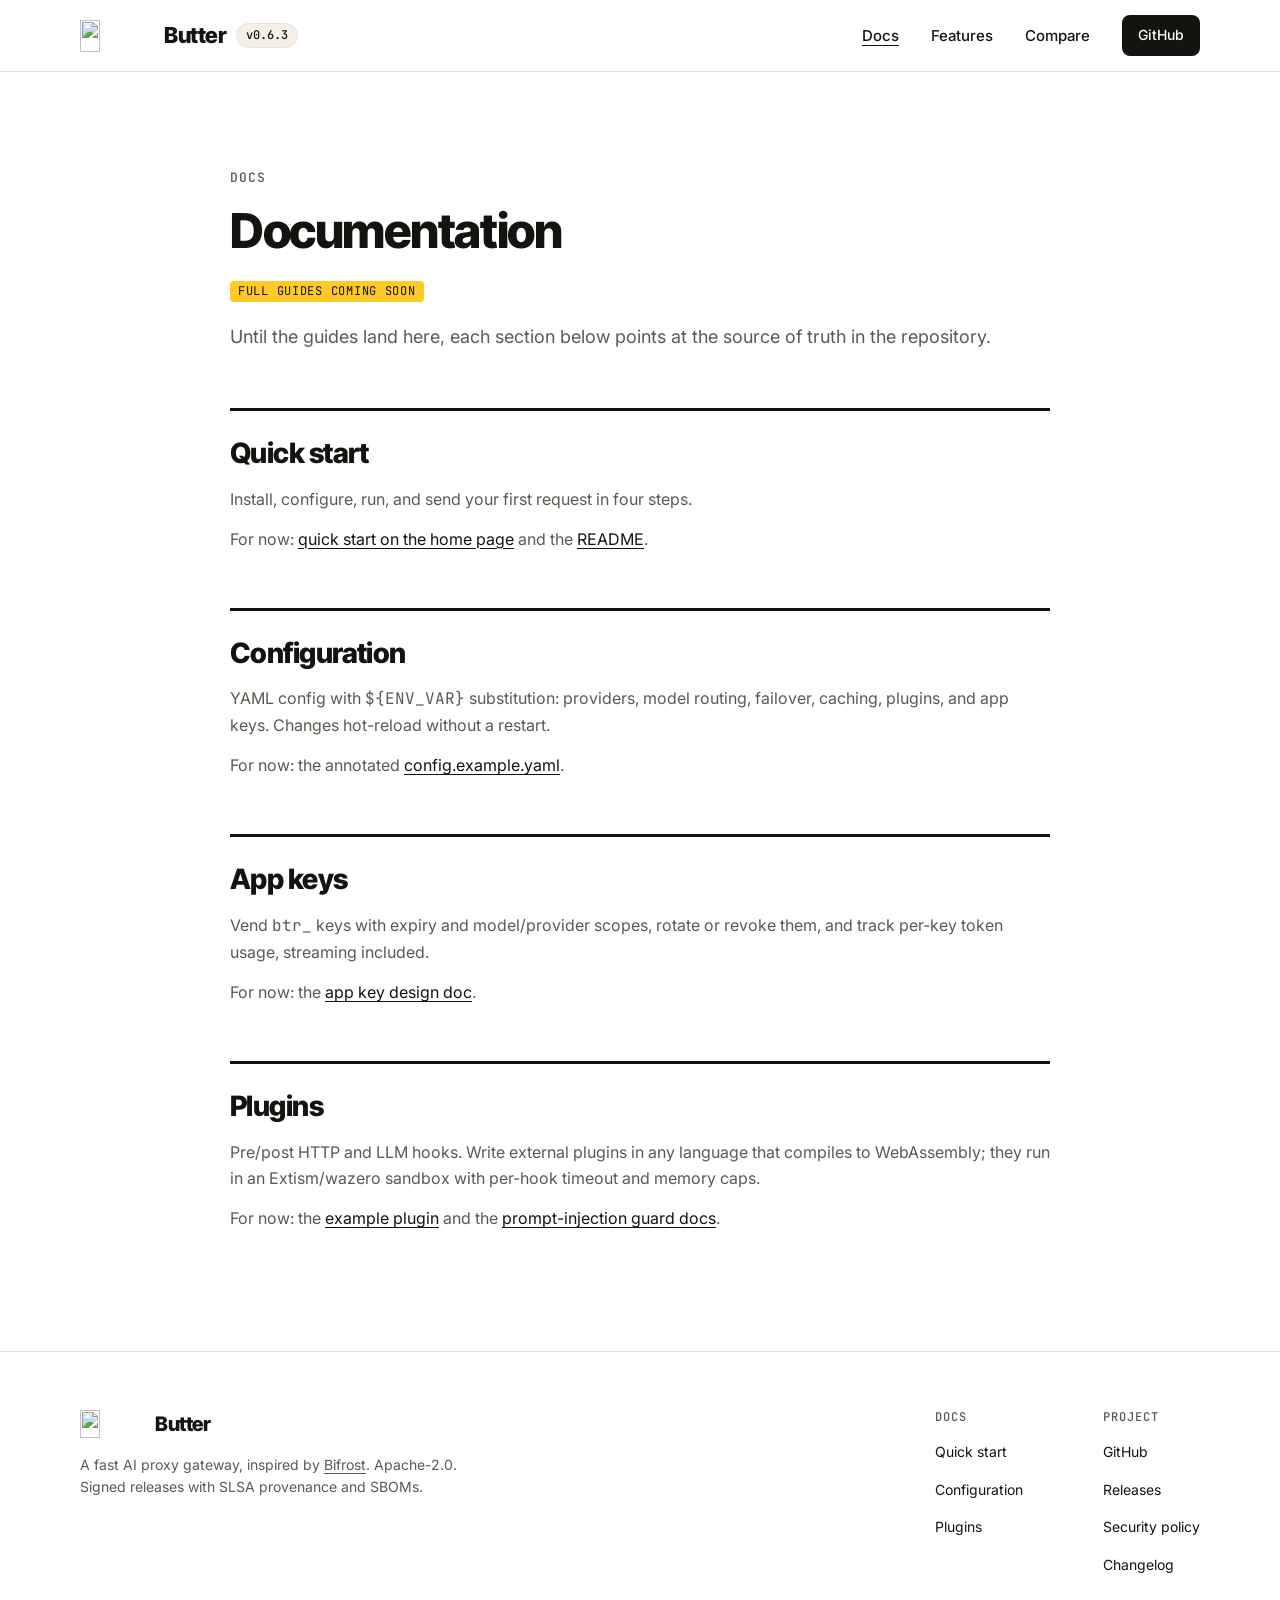
==== web/docs.html @ de4da2e1 "docs(web): refresh landing page and add docs/compare stubs - Rework index.html/style.css into the si" ====
<!DOCTYPE html>
<html lang="en">
<head>
  <meta charset="UTF-8">
  <meta name="viewport" content="width=device-width, initial-scale=1.0">
  <title>Docs — Butter</title>
  <meta name="description" content="Butter documentation: quick start, configuration, application keys, and WASM plugins.">
  <meta property="og:title" content="Docs — Butter">
  <meta property="og:url" content="https://butterproxy.org/docs.html">
  <meta property="og:image" content="https://butterproxy.org/og.png">
  <meta name="twitter:card" content="summary_large_image">
  <link rel="icon" href="logo.jpg" type="image/jpeg">
  <link rel="preconnect" href="https://fonts.googleapis.com">
  <link rel="preconnect" href="https://fonts.gstatic.com" crossorigin>
  <link rel="stylesheet" href="https://fonts.googleapis.com/css2?family=Inter+Tight:wght@700;800&family=Inter:wght@400;500;600&family=JetBrains+Mono:wght@400;500;600;700&display=swap">
  <link rel="stylesheet" href="style.css">
</head>
<body>

  <nav class="nav">
    <div class="wrap nav-inner">
      <a href="./" class="brand">
        <img src="logo_no_text.png" alt="" width="74" height="32">
        Butter
        <span class="version-pill">v0.6.3</span>
      </a>
      <button class="nav-toggle" aria-label="Toggle navigation" aria-expanded="false">
        <span></span><span></span><span></span>
      </button>
      <ul class="nav-links">
        <li><a href="docs.html" aria-current="page">Docs</a></li>
        <li><a href="./#features">Features</a></li>
        <li><a href="compare.html">Compare</a></li>
        <li><a href="https://github.com/temikus/butter" class="btn btn-ink" target="_blank" rel="noopener">GitHub</a></li>
      </ul>
    </div>
  </nav>

  <main class="wrap page">
    <span class="eyebrow">Docs</span>
    <h1 class="h2">Documentation</h1>
    <span class="soon">Full guides coming soon</span>
    <p>Until the guides land here, each section below points at the source of truth in the repository.</p>

    <section class="page-section" id="quick-start">
      <h2>Quick start</h2>
      <p>Install, configure, run, and send your first request in four steps.</p>
      <p>For now: <a class="link-underline" href="./#quickstart">quick start on the home page</a> and the <a class="link-underline" href="https://github.com/temikus/butter#quick-start">README</a>.</p>
    </section>

    <section class="page-section" id="configuration">
      <h2>Configuration</h2>
      <p>YAML config with <code>${ENV_VAR}</code> substitution: providers, model routing, failover, caching, plugins, and app keys. Changes hot-reload without a restart.</p>
      <p>For now: the annotated <a class="link-underline" href="https://github.com/temikus/butter/blob/main/config.example.yaml">config.example.yaml</a>.</p>
    </section>

    <section class="page-section" id="app-keys">
      <h2>App keys</h2>
      <p>Vend <code>btr_</code> keys with expiry and model/provider scopes, rotate or revoke them, and track per-key token usage, streaming included.</p>
      <p>For now: the <a class="link-underline" href="https://github.com/temikus/butter/blob/main/design/feature-app-key.md">app key design doc</a>.</p>
    </section>

    <section class="page-section" id="plugins">
      <h2>Plugins</h2>
      <p>Pre/post HTTP and LLM hooks. Write external plugins in any language that compiles to WebAssembly; they run in an Extism/wazero sandbox with per-hook timeout and memory caps.</p>
      <p>For now: the <a class="link-underline" href="https://github.com/temikus/butter/tree/main/plugins/example-wasm">example plugin</a> and the <a class="link-underline" href="https://github.com/temikus/butter/blob/main/docs/prompt-injection-guard.md">prompt-injection guard docs</a>.</p>
    </section>
  </main>

  <footer class="footer">
    <div class="wrap footer-inner">
      <div class="footer-brand">
        <a href="./" class="brand"><img src="logo_no_text.png" alt="" width="65" height="28">Butter</a>
        <p>A fast AI proxy gateway, inspired by <a href="https://github.com/maximhq/bifrost" class="link-underline">Bifrost</a>. Apache-2.0. Signed releases with SLSA provenance and SBOMs.</p>
      </div>
      <div class="footer-cols">
        <ul>
          <li class="eyebrow">Docs</li>
          <li><a href="docs.html#quick-start">Quick start</a></li>
          <li><a href="docs.html#configuration">Configuration</a></li>
          <li><a href="docs.html#plugins">Plugins</a></li>
        </ul>
        <ul>
          <li class="eyebrow">Project</li>
          <li><a href="https://github.com/temikus/butter">GitHub</a></li>
          <li><a href="https://github.com/temikus/butter/releases">Releases</a></li>
          <li><a href="https://github.com/temikus/butter/blob/main/SECURITY.md">Security policy</a></li>
          <li><a href="https://github.com/temikus/butter/releases">Changelog</a></li>
        </ul>
      </div>
    </div>
  </footer>

  <script>
    const toggle = document.querySelector('.nav-toggle');
    toggle.addEventListener('click', () => {
      const open = document.querySelector('.nav-links').classList.toggle('open');
      toggle.setAttribute('aria-expanded', open);
    });
  </script>
</body>
</html>
---- web/style.css ----
/* ============================================
   Butter — Marketing Site Styles
   Signage: white ground, ink type, butter-yellow highlights.
   Yellow is a fill only; never use it as text on white (fails contrast).
   ============================================ */

:root {
  --bg: #ffffff;
  --ink: #15130f;
  --ink-2: #221f1a;
  --ink-line: #2f2a24;
  --ink-border: #3a352e;
  --butter: #ffc927;
  --muted: #5e5850;
  --line: #e8e4dc;
  --sand: #f4f0e6;
  --on-ink: #f4f0e6;
  --on-ink-muted: #b8b1a5;
  --on-ink-dim: #8f887c;
  --diff-del: #e89a8c;

  --max: 1280px;
  --gutter: 80px;
  --nav-height: 72px;

  --font-display: "Inter Tight", "Inter", -apple-system, BlinkMacSystemFont, "Segoe UI", Helvetica, Arial, sans-serif;
  --font-sans: "Inter", -apple-system, BlinkMacSystemFont, "Segoe UI", Helvetica, Arial, sans-serif;
  --font-mono: "JetBrains Mono", "SFMono-Regular", Consolas, "Liberation Mono", Menlo, monospace;
}

*, *::before, *::after { box-sizing: border-box; margin: 0; padding: 0; }

html {
  scroll-behavior: smooth;
  scroll-padding-top: calc(var(--nav-height) + 24px);
}

body {
  font-family: var(--font-sans);
  background: var(--bg);
  color: var(--ink);
  line-height: 1.6;
  -webkit-font-smoothing: antialiased;
}

a { color: inherit; text-decoration: none; }
img { max-width: 100%; height: auto; display: block; }
code, pre { font-family: var(--font-mono); }

.wrap {
  width: 100%;
  max-width: calc(var(--max) + 2 * var(--gutter));
  margin: 0 auto;
  padding: 0 var(--gutter);
}

/* ---- Shared type ---- */
.eyebrow {
  font-family: var(--font-mono);
  font-weight: 500;
  font-size: 13px;
  letter-spacing: 0.08em;
  text-transform: uppercase;
  color: var(--muted);
}

.h2 {
  font-family: var(--font-display);
  font-weight: 800;
  font-size: 48px;
  line-height: 1.08;
  letter-spacing: -0.03em;
}

.lede {
  font-size: 16px;
  line-height: 26px;
  color: var(--muted);
  max-width: 400px;
}

.section-head {
  display: flex;
  justify-content: space-between;
  align-items: flex-end;
  gap: 40px;
  margin-bottom: 56px;
}

.section-head .eyebrow { display: block; margin-bottom: 16px; }

.link-underline {
  text-decoration: underline;
  text-decoration-thickness: 1px;
  text-underline-offset: 3px;
}

/* ---- Buttons ---- */
.btn {
  display: inline-flex;
  align-items: center;
  gap: 10px;
  padding: 15px 24px;
  border-radius: 10px;
  font-weight: 600;
  font-size: 16px;
  white-space: nowrap;
  transition: transform 0.15s, box-shadow 0.15s;
}

.btn-ink { background: var(--ink); color: #fff; }
.btn-ink .arrow { color: var(--butter); }
.btn-ink:hover { transform: translate(-2px, -2px); box-shadow: 4px 4px 0 var(--butter); }

.btn-outline { border: 1.5px solid var(--ink); color: var(--ink); }
.btn-outline:hover { background: var(--sand); }

/* ---- Nav ---- */
.nav {
  position: sticky;
  top: 0;
  z-index: 100;
  height: var(--nav-height);
  background: rgba(255, 255, 255, 0.92);
  backdrop-filter: blur(12px);
  -webkit-backdrop-filter: blur(12px);
  border-bottom: 1px solid var(--line);
}

.nav-inner {
  height: 100%;
  display: flex;
  align-items: center;
  justify-content: space-between;
}

.brand {
  display: flex;
  align-items: center;
  gap: 10px;
  font-family: var(--font-display);
  font-weight: 800;
  font-size: 22px;
  letter-spacing: -0.02em;
}

.brand img { height: 32px; width: auto; }

.version-pill {
  font-family: var(--font-mono);
  font-weight: 500;
  font-size: 12px;
  letter-spacing: 0;
  background: var(--sand);
  border: 1px solid var(--line);
  border-radius: 999px;
  padding: 2px 9px;
}

.nav-links {
  display: flex;
  align-items: center;
  gap: 32px;
  list-style: none;
}

.nav-links a { font-weight: 500; font-size: 15px; }
.nav-links a:not(.btn):hover,
.nav-links a[aria-current="page"] { text-decoration: underline; text-underline-offset: 4px; }

.nav-links .btn { padding: 9px 16px; font-size: 14px; border-radius: 8px; gap: 8px; }
.nav-links .btn svg { fill: currentColor; }

.nav-toggle {
  display: none;
  background: none;
  border: none;
  cursor: pointer;
  padding: 4px;
}

.nav-toggle span {
  display: block;
  width: 24px;
  height: 2px;
  background: var(--ink);
  margin: 5px 0;
}

/* ---- Hero ---- */
.hero {
  display: flex;
  align-items: center;
  justify-content: space-between;
  gap: 64px;
  padding-top: 96px;
  padding-bottom: 88px;
}

.hero-copy { flex: 0 1 660px; }
.hero .eyebrow { display: block; margin-bottom: 28px; }

.hero h1 {
  font-family: var(--font-display);
  font-weight: 800;
  font-size: 84px;
  line-height: 1.03;
  letter-spacing: -0.035em;
}

.hero h1 span { display: block; }

.marker {
  display: inline-block !important;
  margin-top: 6px;
  background: var(--butter);
  padding: 0 14px;
  border-radius: 6px;
}

.hero .subtitle {
  font-size: 19px;
  line-height: 30px;
  color: var(--muted);
  max-width: 560px;
  margin: 32px 0 36px;
}

.hero-buttons { display: flex; flex-wrap: wrap; gap: 12px; }

/* ---- Code windows (hero diff + quick start terminal) ---- */
.window {
  background: var(--ink);
  border-radius: 16px;
  overflow: hidden;
  color: var(--on-ink);
}

.diff-card {
  flex: 0 0 556px;
  transform: rotate(1.2deg);
  box-shadow: 10px 10px 0 var(--butter);
}

.window-bar {
  display: flex;
  align-items: center;
  justify-content: space-between;
  padding: 14px 20px;
  border-bottom: 1px solid var(--ink-line);
}

.dots { display: flex; gap: 7px; }
.dots i { width: 10px; height: 10px; border-radius: 50%; background: var(--ink-border); }

.window-title {
  font-family: var(--font-mono);
  font-size: 12px;
  color: var(--on-ink-dim);
}

.code {
  font-size: 14px;
  line-height: 25px;
  white-space: pre;
  overflow-x: auto;
}

.diff-card .code { padding: 22px 0 26px; }
.diff-card .code > span { display: block; padding: 0 24px; }
.diff-card .del { background: rgba(229, 112, 96, 0.12); color: var(--diff-del); }
.diff-card .add { background: rgba(255, 201, 39, 0.16); color: var(--butter); }
.diff-card .note { color: var(--on-ink-dim); font-size: 13px; margin-top: 16px; }

/* ---- Providers strip ---- */
.providers {
  border-top: 1px solid var(--line);
  padding-top: 28px;
  padding-bottom: 40px;
}

.providers .eyebrow { display: block; font-size: 12px; margin-bottom: 20px; }

.provider-list {
  display: flex;
  flex-wrap: wrap;
  justify-content: space-between;
  gap: 12px 28px;
  list-style: none;
}

.provider-list li {
  font-family: var(--font-display);
  font-weight: 700;
  font-size: 20px;
  letter-spacing: -0.01em;
  color: var(--on-ink-dim);
}

/* ---- Proof band ---- */
.proof { background: var(--ink); color: #fff; padding: 96px 0; }
.proof .section-head { margin-bottom: 56px; }
.proof .h2 { color: #fff; }

.bench-note { max-width: 420px; color: var(--on-ink-muted); font-size: 16px; line-height: 26px; }
.bench-note p + p { margin-top: 10px; }
.bench-note a { color: #fff; }

.cmd {
  display: inline-block;
  font-weight: 500;
  font-size: 14px;
  line-height: 20px;
  color: var(--butter);
  background: var(--ink-2);
  border: 1px solid var(--ink-border);
  border-radius: 6px;
  padding: 2px 8px;
  margin-left: 6px;
  white-space: nowrap;
}

.stats {
  display: grid;
  grid-template-columns: repeat(4, 1fr);
  border-top: 1px solid var(--ink-line);
}

.stat { padding: 36px 32px 0; border-left: 1px solid var(--ink-line); }
.stat:first-child { padding-left: 0; border-left: none; }

.stat-value {
  display: block;
  font-family: var(--font-mono);
  font-weight: 700;
  font-size: 64px;
  line-height: 68px;
  letter-spacing: -0.04em;
}

.stat-value.hot { color: var(--butter); }
.stat-label { display: block; font-weight: 600; font-size: 16px; margin-top: 14px; }
.stat-note { display: block; font-family: var(--font-mono); font-size: 13px; color: var(--on-ink-dim); margin-top: 10px; }

/* ---- Features ---- */
.features { padding-top: 120px; padding-bottom: 112px; }
.features .h2 { max-width: 640px; }

.groups {
  display: grid;
  grid-template-columns: repeat(4, 1fr);
  gap: 40px;
}

.group { border-top: 3px solid var(--ink); padding-top: 20px; }

.group-num {
  display: block;
  font-family: var(--font-mono);
  font-weight: 600;
  font-size: 13px;
  color: var(--muted);
  margin-bottom: 28px;
}

.group h3 {
  font-family: var(--font-display);
  font-weight: 800;
  font-size: 28px;
  line-height: 32px;
  letter-spacing: -0.02em;
  margin-bottom: 12px;
}

/* Fixed height keeps bullet lists aligned across columns. */
.group > p {
  font-size: 16px;
  line-height: 25px;
  color: var(--muted);
  min-height: 75px;
  margin-bottom: 24px;
}

.group ul { list-style: none; }

.group li {
  font-weight: 500;
  font-size: 15px;
  line-height: 22px;
  padding: 11px 0;
  border-top: 1px solid var(--line);
}

.group code { font-size: 0.9em; }

/* ---- Architecture ---- */
.architecture { background: var(--sand); padding: 112px 0; }

.flow { display: flex; align-items: center; }

.flow-client {
  flex: 0 0 170px;
  background: #fff;
  border: 1.5px solid var(--ink);
  border-radius: 12px;
  padding: 20px;
}

.flow-client strong { display: block; font-family: var(--font-display); font-weight: 800; font-size: 20px; }
.flow-client span { display: block; font-family: var(--font-mono); font-size: 12px; line-height: 18px; color: var(--muted); margin-top: 6px; }

.flow-arrow { flex: 0 0 56px; height: 14px; }
.flow-arrow path { stroke: var(--ink); stroke-width: 2; fill: none; }

.flow-butter {
  flex: 1;
  background: var(--ink);
  border-radius: 16px;
  padding: 20px;
  box-shadow: 8px 8px 0 var(--butter);
}

.flow-butter-head { display: flex; justify-content: space-between; align-items: center; margin-bottom: 18px; }

.flow-badge {
  font-family: var(--font-display);
  font-weight: 800;
  font-size: 20px;
  background: var(--butter);
  padding: 3px 12px;
  border-radius: 6px;
}

.flow-butter-head .window-title { font-size: 12px; }

.stages { display: flex; align-items: stretch; gap: 8px; list-style: none; }

.stage {
  flex: 1;
  background: var(--ink-2);
  border: 1px solid var(--ink-border);
  border-radius: 10px;
  padding: 14px;
}

.stage + .stage { position: relative; margin-left: 18px; }
.stage + .stage::before {
  content: "›";
  position: absolute;
  left: -18px;
  top: 50%;
  transform: translateY(-50%);
  width: 18px;
  text-align: center;
  font-family: var(--font-mono);
  color: var(--on-ink-dim);
}

.stage-num { display: block; font-family: var(--font-mono); font-size: 11px; color: var(--butter); }
.stage-name { display: block; font-weight: 600; font-size: 15px; color: #fff; margin: 8px 0; }
.stage-desc { display: block; font-family: var(--font-mono); font-size: 11px; line-height: 16px; color: var(--on-ink-muted); }

.flow-providers { flex: 0 0 170px; display: flex; flex-direction: column; gap: 6px; list-style: none; }

.flow-providers li {
  font-family: var(--font-display);
  font-weight: 700;
  font-size: 15px;
  background: #fff;
  border: 1px solid #d9d3c7;
  border-radius: 8px;
  padding: 9px 14px;
}

.flow-providers li.more {
  background: none;
  border: none;
  font-family: var(--font-mono);
  font-weight: 400;
  font-size: 12px;
  color: var(--muted);
  padding: 4px 14px 0;
}

/* ---- Quick start ---- */
.quickstart { display: flex; gap: 80px; padding-top: 120px; padding-bottom: 120px; }

.qs-copy { flex: 0 0 420px; }
.qs-copy .eyebrow { display: block; margin-bottom: 16px; }
.qs-copy > p { font-size: 17px; line-height: 28px; color: var(--muted); margin: 24px 0 28px; }

.qs-links { list-style: none; border-bottom: 1px solid var(--line); }
.qs-links li { border-top: 1px solid var(--line); }
.qs-links a { display: block; padding: 12px 0; font-weight: 600; font-size: 15px; }
.qs-links a:hover { text-decoration: underline; text-underline-offset: 4px; }

.terminal { flex: 1; min-width: 0; }

.tabs {
  display: flex;
  gap: 28px;
  padding: 0 28px;
  border-bottom: 1px solid var(--ink-line);
}

.tab {
  background: none;
  border: none;
  border-bottom: 2px solid transparent;
  padding: 18px 0 14px;
  font: 500 14px var(--font-sans);
  color: var(--on-ink-dim);
  cursor: pointer;
}

.tab[aria-selected="true"] { color: #fff; font-weight: 600; border-bottom-color: var(--butter); }
.tab:focus-visible { outline: 2px solid var(--butter); outline-offset: 4px; }

.tab-panel { padding: 28px 28px 32px; }
.tab-panel[hidden] { display: none; }
.tab-panel .code { font-size: 14px; line-height: 24px; }
.tab-panel .c { color: var(--on-ink-dim); }
.tab-panel .out { color: var(--butter); }

/* ---- Footer ---- */
.footer { border-top: 1px solid var(--line); padding-top: 56px; padding-bottom: 64px; }

.footer-inner { display: flex; justify-content: space-between; gap: 48px; }

.footer-brand { max-width: 420px; }
.footer-brand .brand { font-size: 20px; margin-bottom: 14px; }
.footer-brand .brand img { height: 28px; }
.footer-brand p { font-size: 14px; line-height: 22px; color: var(--muted); }

.footer-cols { display: flex; gap: 80px; }
.footer-cols ul { list-style: none; display: flex; flex-direction: column; gap: 12px; }
.footer-cols .eyebrow { font-size: 12px; }
.footer-cols a { font-size: 14px; }
.footer-cols a:hover { text-decoration: underline; text-underline-offset: 3px; }

/* ---- Stub / doc pages ---- */
.page { padding-top: 96px; padding-bottom: 120px; max-width: calc(820px + 2 * var(--gutter)); }
.page .eyebrow { display: block; margin-bottom: 16px; }
.page .h2 { margin-bottom: 20px; }
.page > p { font-size: 18px; line-height: 30px; color: var(--muted); }

.page-section { border-top: 3px solid var(--ink); padding-top: 20px; margin-top: 56px; }
.page-section h2 {
  font-family: var(--font-display);
  font-weight: 800;
  font-size: 28px;
  letter-spacing: -0.02em;
  margin-bottom: 10px;
}
.page-section p { font-size: 16px; line-height: 26px; color: var(--muted); }
.page-section p + p, .page-section p + .window { margin-top: 14px; }
.page-section a { color: var(--ink); }
.page-section .window { padding: 20px 24px; }

.soon {
  display: inline-block;
  font-family: var(--font-mono);
  font-size: 12px;
  letter-spacing: 0.06em;
  text-transform: uppercase;
  background: var(--butter);
  color: var(--ink);
  border-radius: 4px;
  padding: 1px 8px;
  margin-bottom: 20px;
}

.table { width: 100%; border-collapse: collapse; margin-top: 16px; }
.table th, .table td { text-align: left; padding: 12px 16px 12px 0; border-bottom: 1px solid var(--line); }
.table th { font-family: var(--font-mono); font-weight: 500; font-size: 12px; letter-spacing: 0.08em; text-transform: uppercase; color: var(--muted); }
.table td { font-size: 15px; }
.table td.num { font-family: var(--font-mono); font-weight: 700; }

/* ---- Responsive ---- */
@media (max-width: 1100px) {
  :root { --gutter: 40px; }

  .hero { flex-direction: column; align-items: stretch; gap: 56px; }
  .hero-copy { flex: none; }
  .diff-card { flex: none; transform: none; margin-right: 10px; }

  .stats { grid-template-columns: repeat(2, 1fr); }
  .stat:nth-child(3) { padding-left: 0; border-left: none; }
  .stat:nth-child(n + 3) { padding-top: 32px; }

  .groups { grid-template-columns: repeat(2, 1fr); gap: 48px 40px; }
  .group > p { min-height: 0; }

  .flow { flex-direction: column; align-items: stretch; }
  .flow-client, .flow-providers { flex: none; }
  .flow-arrow { flex: none; align-self: center; transform: rotate(90deg); margin: 20px 0; }
  .stages { flex-wrap: wrap; }
  .stage { flex: 1 1 140px; }
  .flow-providers { flex-direction: row; flex-wrap: wrap; }

  .quickstart { flex-direction: column; gap: 48px; }
  .qs-copy { flex: none; }
}

@media (max-width: 720px) {
  :root { --gutter: 16px; --nav-height: 64px; }

  .nav-links { display: none; }
  .nav-toggle { display: block; }

  .nav-links.open {
    display: flex;
    flex-direction: column;
    align-items: flex-start;
    position: absolute;
    top: var(--nav-height);
    left: 0;
    right: 0;
    background: #fff;
    border-bottom: 1px solid var(--line);
    padding: 16px var(--gutter) 20px;
    gap: 16px;
  }

  .hero { padding-top: 56px; padding-bottom: 56px; }
  .hero h1 { font-size: 48px; }
  .hero .subtitle { font-size: 17px; line-height: 28px; }
  .diff-card .code, .tab-panel .code { font-size: 12.5px; }

  .h2 { font-size: 34px; }
  .section-head { flex-direction: column; align-items: flex-start; gap: 20px; margin-bottom: 40px; }

  .provider-list { justify-content: flex-start; }
  .provider-list li { font-size: 17px; }

  .proof, .architecture { padding: 64px 0; }
  .features, .quickstart { padding-top: 72px; padding-bottom: 72px; }

  .stats { grid-template-columns: 1fr; }
  .stat, .stat:nth-child(3) { padding: 28px 0 0; border-left: none; }
  .stat + .stat { border-top: 1px solid var(--ink-line); margin-top: 28px; }
  .stat-value { font-size: 52px; line-height: 56px; }

  .groups { grid-template-columns: 1fr; }

  .stages { flex-direction: column; }
  .stage + .stage { margin-left: 0; margin-top: 18px; }
  .stage + .stage::before { content: "⌄"; left: 50%; top: -18px; transform: translateX(-50%); height: 18px; line-height: 14px; }

  .tabs { gap: 20px; padding: 0 20px; }
  .tab-panel { padding: 22px 20px 26px; }

  .footer-inner { flex-direction: column; }
  .footer-cols { gap: 56px; }

  .page { padding-top: 56px; padding-bottom: 72px; }
}
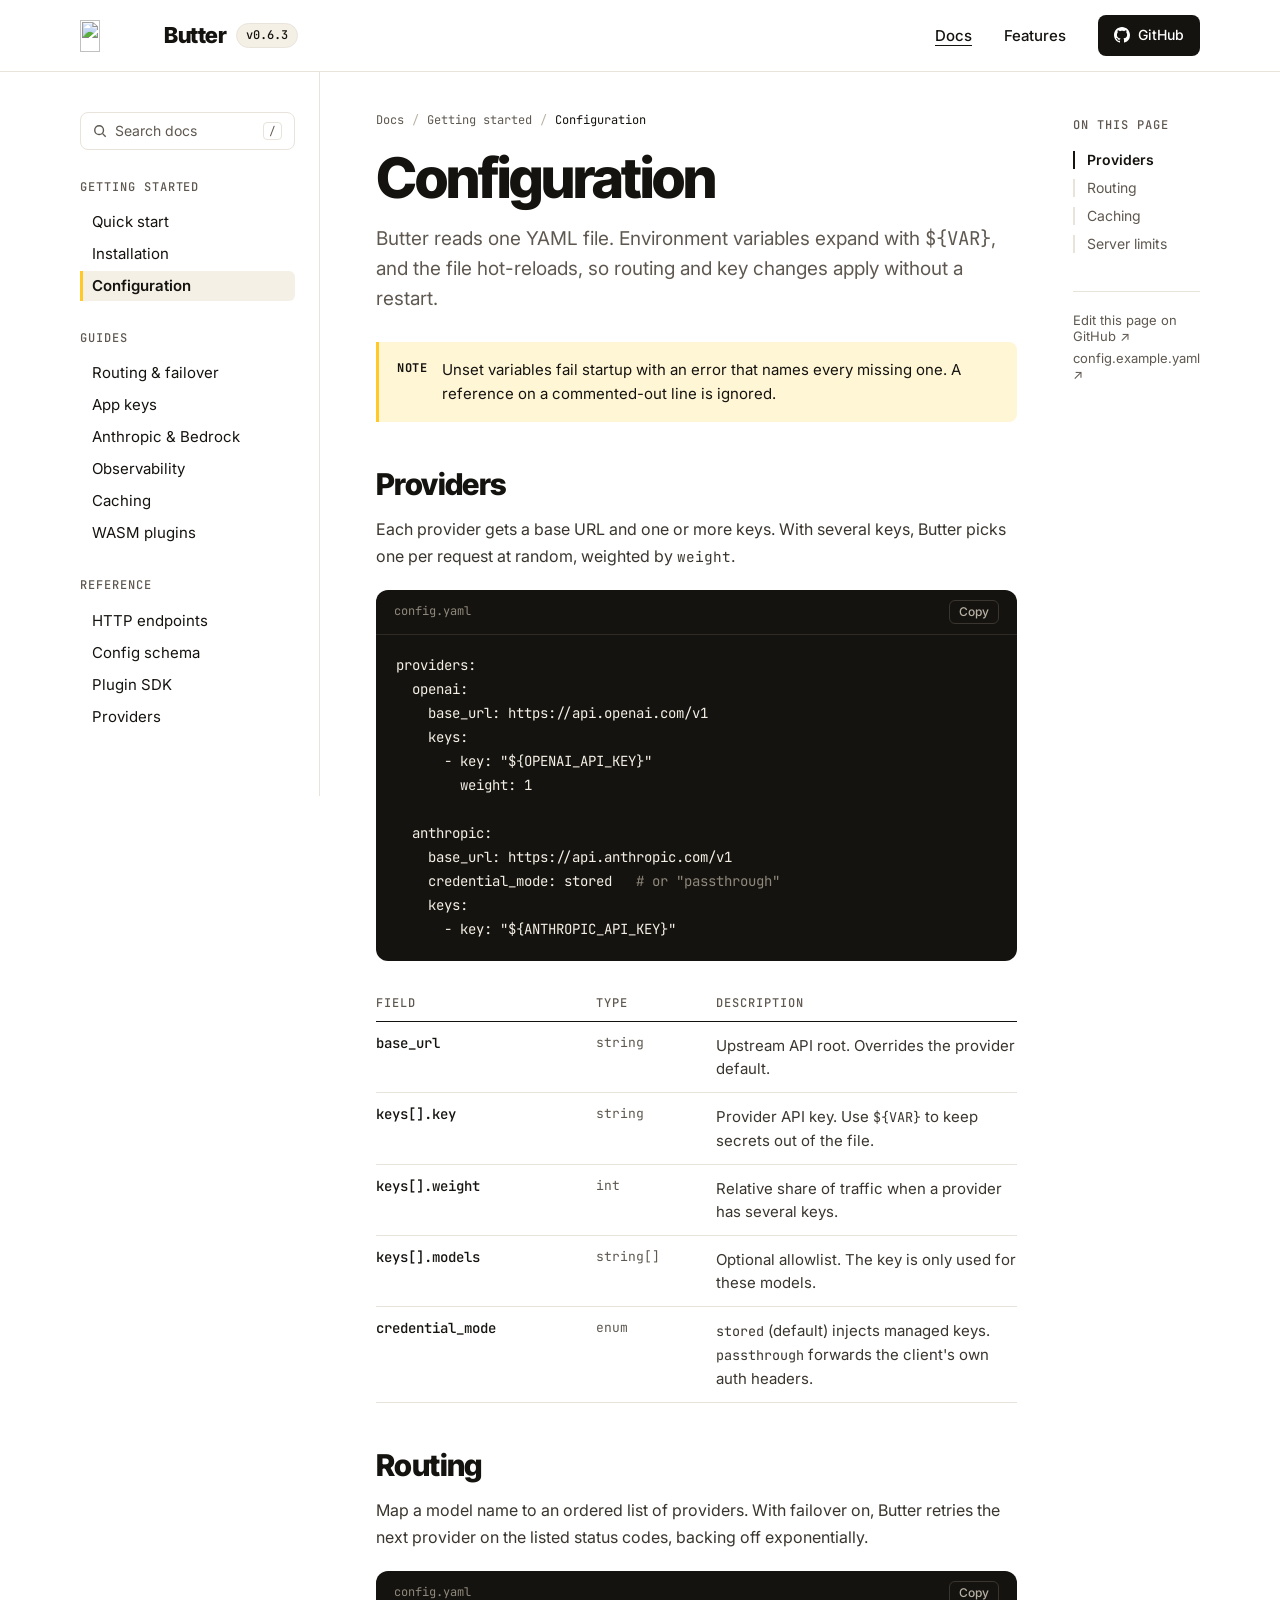
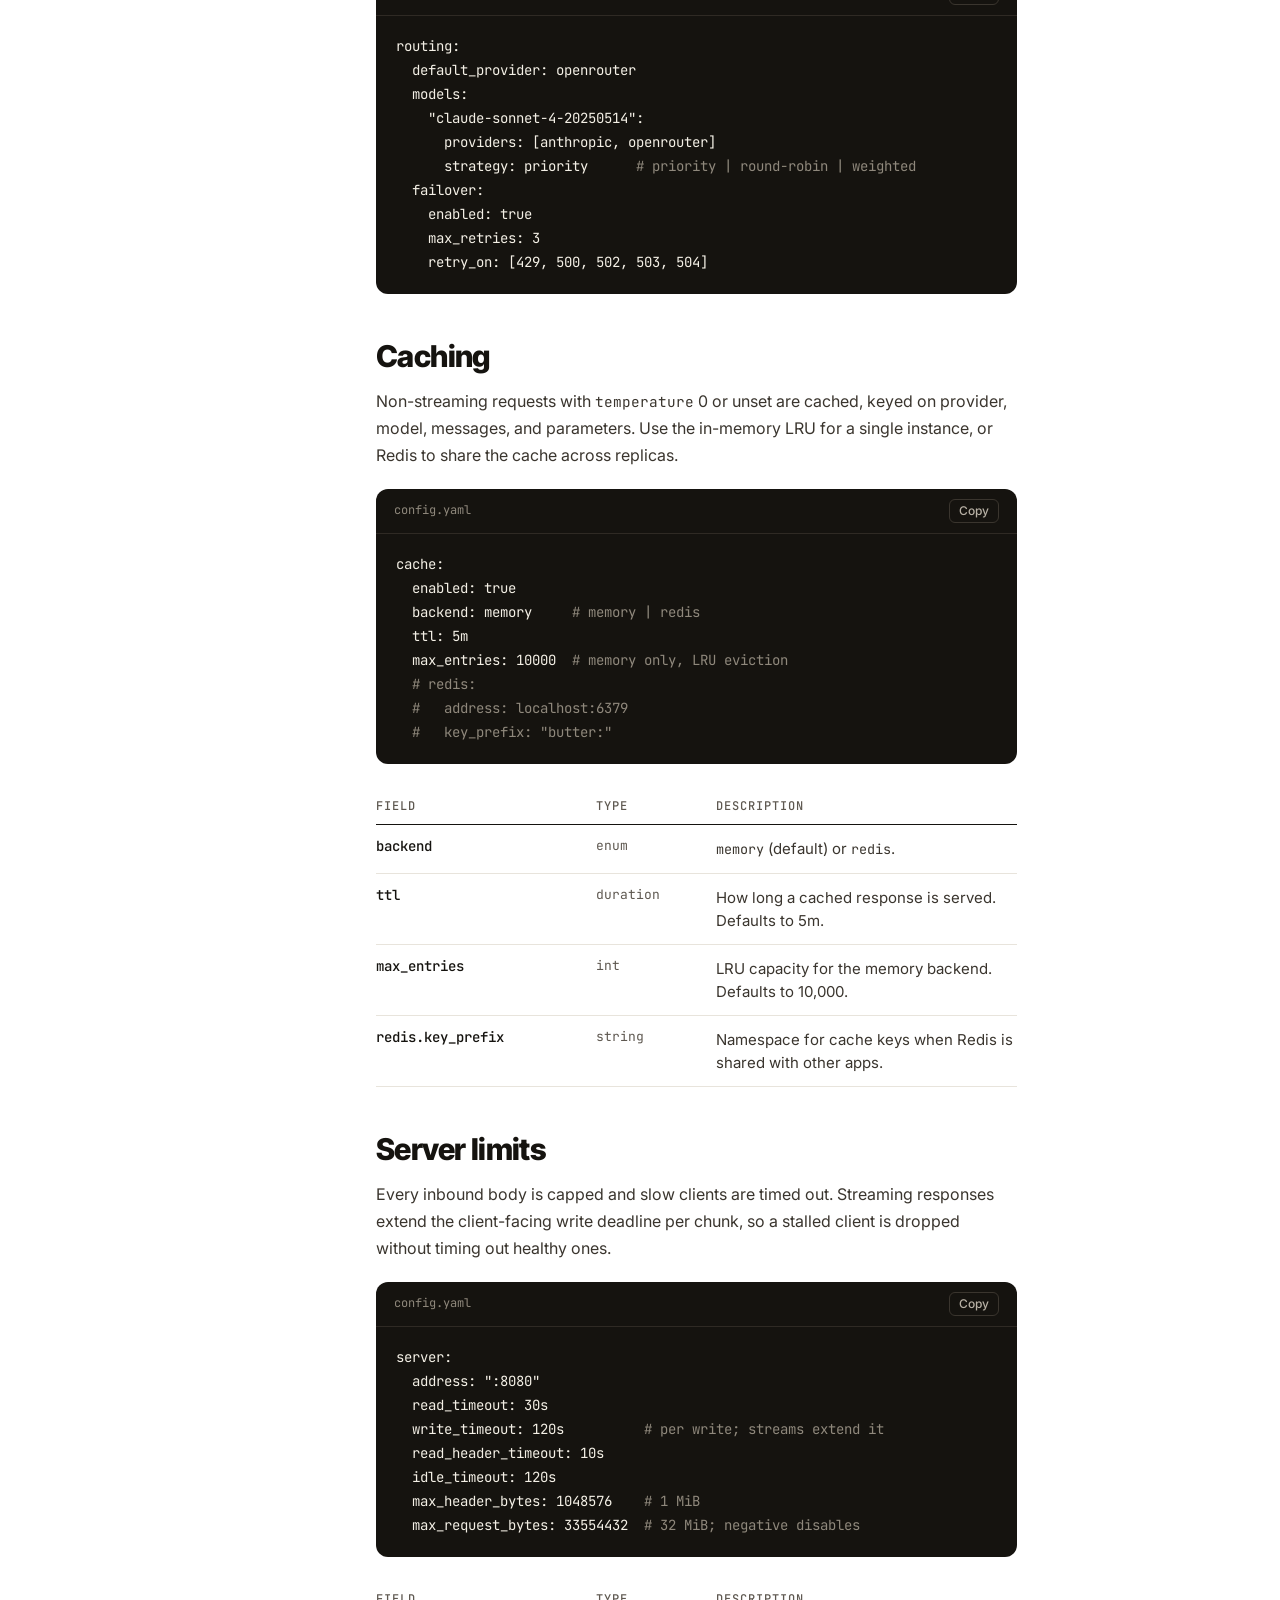
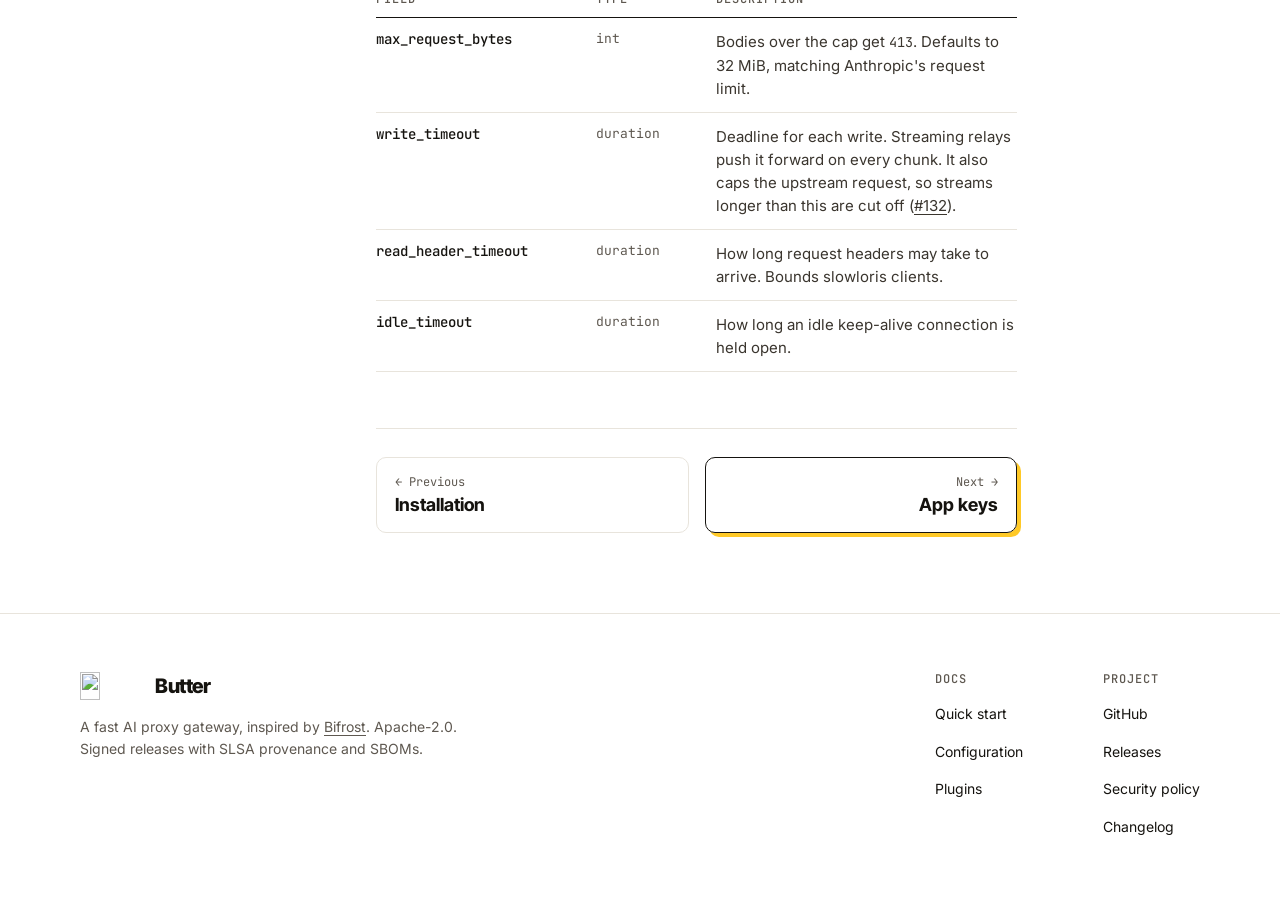
==== commit c1723a15: "docs(web): build the Configuration docs page, drop Compare for now Replaces the docs stub with the C" ====
--- a/web/docs.html
+++ b/web/docs.html
@@ -3,9 +3,9 @@
 <head>
   <meta charset="UTF-8">
   <meta name="viewport" content="width=device-width, initial-scale=1.0">
-  <title>Docs — Butter</title>
-  <meta name="description" content="Butter documentation: quick start, configuration, application keys, and WASM plugins.">
-  <meta property="og:title" content="Docs — Butter">
+  <title>Configuration — Butter Docs</title>
+  <meta name="description" content="Configure Butter: providers and keys, model routing and failover, response caching, and server limits, all in one hot-reloaded YAML file.">
+  <meta property="og:title" content="Configuration — Butter Docs">
   <meta property="og:url" content="https://butterproxy.org/docs.html">
   <meta property="og:image" content="https://butterproxy.org/og.png">
   <meta name="twitter:card" content="summary_large_image">
@@ -30,42 +30,202 @@
       <ul class="nav-links">
         <li><a href="docs.html" aria-current="page">Docs</a></li>
         <li><a href="./#features">Features</a></li>
-        <li><a href="compare.html">Compare</a></li>
-        <li><a href="https://github.com/temikus/butter" class="btn btn-ink" target="_blank" rel="noopener">GitHub</a></li>
+        <li>
+          <a href="https://github.com/temikus/butter" class="btn btn-ink" target="_blank" rel="noopener">
+            <svg width="16" height="16" viewBox="0 0 16 16" aria-hidden="true"><path d="M8 0C3.58 0 0 3.58 0 8c0 3.54 2.29 6.53 5.47 7.59.4.07.55-.17.55-.38 0-.19-.01-.82-.01-1.49-2.01.37-2.53-.49-2.69-.94-.09-.23-.48-.94-.82-1.13-.28-.15-.68-.52-.01-.53.63-.01 1.08.58 1.23.82.72 1.21 1.87.87 2.33.66.07-.52.28-.87.51-1.07-1.78-.2-3.64-.89-3.64-3.95 0-.87.31-1.59.82-2.15-.08-.2-.36-1.02.08-2.12 0 0 .67-.21 2.2.82.64-.18 1.32-.27 2-.27.68 0 1.36.09 2 .27 1.53-1.04 2.2-.82 2.2-.82.44 1.1.16 1.92.08 2.12.51.56.82 1.27.82 2.15 0 3.07-1.87 3.75-3.65 3.95.29.25.54.73.54 1.48 0 1.07-.01 1.93-.01 2.2 0 .21.15.46.55.38A8.013 8.013 0 0016 8c0-4.42-3.58-8-8-8z"/></svg>
+            GitHub
+          </a>
+        </li>
       </ul>
     </div>
   </nav>
 
-  <main class="wrap page">
-    <span class="eyebrow">Docs</span>
-    <h1 class="h2">Documentation</h1>
-    <span class="soon">Full guides coming soon</span>
-    <p>Until the guides land here, each section below points at the source of truth in the repository.</p>
-
-    <section class="page-section" id="quick-start">
-      <h2>Quick start</h2>
-      <p>Install, configure, run, and send your first request in four steps.</p>
-      <p>For now: <a class="link-underline" href="./#quickstart">quick start on the home page</a> and the <a class="link-underline" href="https://github.com/temikus/butter#quick-start">README</a>.</p>
-    </section>
-
-    <section class="page-section" id="configuration">
-      <h2>Configuration</h2>
-      <p>YAML config with <code>${ENV_VAR}</code> substitution: providers, model routing, failover, caching, plugins, and app keys. Changes hot-reload without a restart.</p>
-      <p>For now: the annotated <a class="link-underline" href="https://github.com/temikus/butter/blob/main/config.example.yaml">config.example.yaml</a>.</p>
-    </section>
-
-    <section class="page-section" id="app-keys">
-      <h2>App keys</h2>
-      <p>Vend <code>btr_</code> keys with expiry and model/provider scopes, rotate or revoke them, and track per-key token usage, streaming included.</p>
-      <p>For now: the <a class="link-underline" href="https://github.com/temikus/butter/blob/main/design/feature-app-key.md">app key design doc</a>.</p>
-    </section>
-
-    <section class="page-section" id="plugins">
-      <h2>Plugins</h2>
-      <p>Pre/post HTTP and LLM hooks. Write external plugins in any language that compiles to WebAssembly; they run in an Extism/wazero sandbox with per-hook timeout and memory caps.</p>
-      <p>For now: the <a class="link-underline" href="https://github.com/temikus/butter/tree/main/plugins/example-wasm">example plugin</a> and the <a class="link-underline" href="https://github.com/temikus/butter/blob/main/docs/prompt-injection-guard.md">prompt-injection guard docs</a>.</p>
-    </section>
-  </main>
+  <div class="wrap docs">
+    <button class="docs-menu-toggle" aria-expanded="false" aria-controls="docs-nav">Docs menu</button>
+
+    <nav class="docs-nav" id="docs-nav" aria-label="Documentation">
+      <label class="docs-search">
+        <svg width="14" height="14" viewBox="0 0 16 16" aria-hidden="true"><circle cx="7" cy="7" r="5" fill="none" stroke="#5E5850" stroke-width="1.6"/><path d="M11 11l3.5 3.5" stroke="#5E5850" stroke-width="1.6"/></svg>
+        <input type="search" placeholder="Search docs" aria-label="Search docs">
+        <kbd>/</kbd>
+      </label>
+
+      <ul class="docs-group">
+        <li class="eyebrow">Getting started</li>
+        <li><a href="./#quickstart">Quick start</a></li>
+        <li><a href="https://github.com/temikus/butter#1-install">Installation</a></li>
+        <li><a href="docs.html" aria-current="page">Configuration</a></li>
+      </ul>
+      <ul class="docs-group">
+        <li class="eyebrow">Guides</li>
+        <li><a href="#routing">Routing &amp; failover</a></li>
+        <li><a href="https://github.com/temikus/butter/blob/main/design/feature-app-key.md">App keys</a></li>
+        <li><a href="https://github.com/temikus/butter#drop-in-replacement">Anthropic &amp; Bedrock</a></li>
+        <li><a href="https://github.com/temikus/butter#features">Observability</a></li>
+        <li><a href="#caching">Caching</a></li>
+        <li><a href="https://github.com/temikus/butter/tree/main/plugins/example-wasm">WASM plugins</a></li>
+      </ul>
+      <ul class="docs-group">
+        <li class="eyebrow">Reference</li>
+        <li><a href="https://github.com/temikus/butter#4-send-a-request">HTTP endpoints</a></li>
+        <li><a href="https://github.com/temikus/butter/blob/main/internal/config/config.go">Config schema</a></li>
+        <li><a href="https://github.com/temikus/butter/tree/main/plugin/sdk">Plugin SDK</a></li>
+        <li><a href="#providers">Providers</a></li>
+      </ul>
+      <p class="docs-empty" hidden>No matching pages.</p>
+    </nav>
+
+    <main class="docs-main">
+      <ol class="crumbs">
+        <li>Docs</li>
+        <li>Getting started</li>
+        <li aria-current="page">Configuration</li>
+      </ol>
+
+      <h1>Configuration</h1>
+      <p class="docs-lede">Butter reads one YAML file. Environment variables expand with <code>${VAR}</code>, and the file hot-reloads, so routing and key changes apply without a restart.</p>
+
+      <div class="callout">
+        <strong>NOTE</strong>
+        <p>Unset variables fail startup with an error that names every missing one. A reference on a commented-out line is ignored.</p>
+      </div>
+
+      <section class="doc-section" id="providers">
+        <h2>Providers</h2>
+        <p>Each provider gets a base URL and one or more keys. With several keys, Butter picks one per request at random, weighted by <code>weight</code>.</p>
+        <div class="code-window">
+          <div class="window-bar">
+            <span class="window-title">config.yaml</span>
+            <button class="copy-btn" type="button">Copy</button>
+          </div>
+<pre class="code">providers:
+  openai:
+    base_url: https://api.openai.com/v1
+    keys:
+      - key: "${OPENAI_API_KEY}"
+        weight: 1
+
+  anthropic:
+    base_url: https://api.anthropic.com/v1
+    credential_mode: stored   <span class="c"># or "passthrough"</span>
+    keys:
+      - key: "${ANTHROPIC_API_KEY}"</pre>
+        </div>
+        <table class="fields">
+          <thead><tr><th>Field</th><th>Type</th><th>Description</th></tr></thead>
+          <tbody>
+            <tr><td>base_url</td><td>string</td><td>Upstream API root. Overrides the provider default.</td></tr>
+            <tr><td>keys[].key</td><td>string</td><td>Provider API key. Use <code>${VAR}</code> to keep secrets out of the file.</td></tr>
+            <tr><td>keys[].weight</td><td>int</td><td>Relative share of traffic when a provider has several keys.</td></tr>
+            <tr><td>keys[].models</td><td>string[]</td><td>Optional allowlist. The key is only used for these models.</td></tr>
+            <tr><td>credential_mode</td><td>enum</td><td><code>stored</code> (default) injects managed keys. <code>passthrough</code> forwards the client's own auth headers.</td></tr>
+          </tbody>
+        </table>
+      </section>
+
+      <section class="doc-section" id="routing">
+        <h2>Routing</h2>
+        <p>Map a model name to an ordered list of providers. With failover on, Butter retries the next provider on the listed status codes, backing off exponentially.</p>
+        <div class="code-window">
+          <div class="window-bar">
+            <span class="window-title">config.yaml</span>
+            <button class="copy-btn" type="button">Copy</button>
+          </div>
+<pre class="code">routing:
+  default_provider: openrouter
+  models:
+    "claude-sonnet-4-20250514":
+      providers: [anthropic, openrouter]
+      strategy: priority      <span class="c"># priority | round-robin | weighted</span>
+  failover:
+    enabled: true
+    max_retries: 3
+    retry_on: [429, 500, 502, 503, 504]</pre>
+        </div>
+      </section>
+
+      <section class="doc-section" id="caching">
+        <h2>Caching</h2>
+        <p>Non-streaming requests with <code>temperature</code> 0 or unset are cached, keyed on provider, model, messages, and parameters. Use the in-memory LRU for a single instance, or Redis to share the cache across replicas.</p>
+        <div class="code-window">
+          <div class="window-bar">
+            <span class="window-title">config.yaml</span>
+            <button class="copy-btn" type="button">Copy</button>
+          </div>
+<pre class="code">cache:
+  enabled: true
+  backend: memory     <span class="c"># memory | redis</span>
+  ttl: 5m
+  max_entries: 10000  <span class="c"># memory only, LRU eviction</span>
+  <span class="c"># redis:</span>
+  <span class="c">#   address: localhost:6379</span>
+  <span class="c">#   key_prefix: "butter:"</span></pre>
+        </div>
+        <table class="fields">
+          <thead><tr><th>Field</th><th>Type</th><th>Description</th></tr></thead>
+          <tbody>
+            <tr><td>backend</td><td>enum</td><td><code>memory</code> (default) or <code>redis</code>.</td></tr>
+            <tr><td>ttl</td><td>duration</td><td>How long a cached response is served. Defaults to 5m.</td></tr>
+            <tr><td>max_entries</td><td>int</td><td>LRU capacity for the memory backend. Defaults to 10,000.</td></tr>
+            <tr><td>redis.key_prefix</td><td>string</td><td>Namespace for cache keys when Redis is shared with other apps.</td></tr>
+          </tbody>
+        </table>
+      </section>
+
+      <section class="doc-section" id="server-limits">
+        <h2>Server limits</h2>
+        <p>Every inbound body is capped and slow clients are timed out. Streaming responses extend the client-facing write deadline per chunk, so a stalled client is dropped without timing out healthy ones.</p>
+        <div class="code-window">
+          <div class="window-bar">
+            <span class="window-title">config.yaml</span>
+            <button class="copy-btn" type="button">Copy</button>
+          </div>
+<pre class="code">server:
+  address: ":8080"
+  read_timeout: 30s
+  write_timeout: 120s          <span class="c"># per write; streams extend it</span>
+  read_header_timeout: 10s
+  idle_timeout: 120s
+  max_header_bytes: 1048576    <span class="c"># 1 MiB</span>
+  max_request_bytes: 33554432  <span class="c"># 32 MiB; negative disables</span></pre>
+        </div>
+        <table class="fields">
+          <thead><tr><th>Field</th><th>Type</th><th>Description</th></tr></thead>
+          <tbody>
+            <tr><td>max_request_bytes</td><td>int</td><td>Bodies over the cap get <code>413</code>. Defaults to 32 MiB, matching Anthropic's request limit.</td></tr>
+            <tr><td>write_timeout</td><td>duration</td><td>Deadline for each write. Streaming relays push it forward on every chunk. It also caps the upstream request, so streams longer than this are cut off (<a class="link-underline" href="https://github.com/temikus/butter/issues/132">#132</a>).</td></tr>
+            <tr><td>read_header_timeout</td><td>duration</td><td>How long request headers may take to arrive. Bounds slowloris clients.</td></tr>
+            <tr><td>idle_timeout</td><td>duration</td><td>How long an idle keep-alive connection is held open.</td></tr>
+          </tbody>
+        </table>
+      </section>
+
+      <nav class="pager" aria-label="Pagination">
+        <a href="https://github.com/temikus/butter#1-install">
+          <span>← Previous</span>
+          <strong>Installation</strong>
+        </a>
+        <a href="https://github.com/temikus/butter/blob/main/design/feature-app-key.md" class="next">
+          <span>Next →</span>
+          <strong>App keys</strong>
+        </a>
+      </nav>
+    </main>
+
+    <aside class="toc" aria-label="On this page">
+      <span class="eyebrow">On this page</span>
+      <ul>
+        <li><a href="#providers" class="active">Providers</a></li>
+        <li><a href="#routing">Routing</a></li>
+        <li><a href="#caching">Caching</a></li>
+        <li><a href="#server-limits">Server limits</a></li>
+      </ul>
+      <div class="toc-links">
+        <a href="https://github.com/temikus/butter/edit/main/web/docs.html">Edit this page on GitHub ↗</a>
+        <a href="https://github.com/temikus/butter/blob/main/config.example.yaml">config.example.yaml ↗</a>
+      </div>
+    </aside>
+  </div>
 
   <footer class="footer">
     <div class="wrap footer-inner">
@@ -76,9 +236,9 @@
       <div class="footer-cols">
         <ul>
           <li class="eyebrow">Docs</li>
-          <li><a href="docs.html#quick-start">Quick start</a></li>
-          <li><a href="docs.html#configuration">Configuration</a></li>
-          <li><a href="docs.html#plugins">Plugins</a></li>
+          <li><a href="./#quickstart">Quick start</a></li>
+          <li><a href="docs.html">Configuration</a></li>
+          <li><a href="https://github.com/temikus/butter/tree/main/plugins/example-wasm">Plugins</a></li>
         </ul>
         <ul>
           <li class="eyebrow">Project</li>
@@ -97,6 +257,63 @@
       const open = document.querySelector('.nav-links').classList.toggle('open');
       toggle.setAttribute('aria-expanded', open);
     });
+
+    const menuToggle = document.querySelector('.docs-menu-toggle');
+    const docsNav = document.getElementById('docs-nav');
+    menuToggle.addEventListener('click', () => {
+      const open = docsNav.classList.toggle('open');
+      menuToggle.setAttribute('aria-expanded', open);
+    });
+
+    // Sidebar filter; "/" focuses it.
+    const search = docsNav.querySelector('input');
+    search.addEventListener('input', () => {
+      const q = search.value.trim().toLowerCase();
+      let any = false;
+      docsNav.querySelectorAll('.docs-group').forEach(group => {
+        let groupHit = false;
+        group.querySelectorAll('li:not(.eyebrow)').forEach(li => {
+          const hit = li.textContent.toLowerCase().includes(q);
+          li.hidden = !hit;
+          groupHit ||= hit;
+        });
+        group.hidden = !groupHit;
+        any ||= groupHit;
+      });
+      docsNav.querySelector('.docs-empty').hidden = any;
+    });
+    document.addEventListener('keydown', e => {
+      if (e.key !== '/' || e.target.closest('input, textarea')) return;
+      e.preventDefault();
+      docsNav.classList.add('open');
+      menuToggle.setAttribute('aria-expanded', true);
+      search.focus();
+    });
+
+    document.querySelectorAll('.copy-btn').forEach(btn => {
+      btn.addEventListener('click', async () => {
+        const code = btn.closest('.code-window').querySelector('pre').textContent;
+        try {
+          await navigator.clipboard.writeText(code);
+          btn.textContent = 'Copied';
+        } catch {
+          btn.textContent = 'Failed';
+        }
+        setTimeout(() => { btn.textContent = 'Copy'; }, 1500);
+      });
+    });
+
+    // Highlight the TOC entry for the section nearest the top of the viewport.
+    const tocLinks = [...document.querySelectorAll('.toc ul a')];
+    const sections = tocLinks.map(a => document.querySelector(a.getAttribute('href')));
+    const spy = () => {
+      const top = window.innerHeight * 0.3;
+      let current = sections[0];
+      for (const s of sections) if (s.getBoundingClientRect().top <= top) current = s;
+      tocLinks.forEach((a, i) => a.classList.toggle('active', sections[i] === current));
+    };
+    document.addEventListener('scroll', spy, { passive: true });
+    spy();
   </script>
 </body>
 </html>
--- a/web/style.css
+++ b/web/style.css
@@ -18,6 +18,8 @@
   --on-ink-muted: #b8b1a5;
   --on-ink-dim: #8f887c;
   --diff-del: #e89a8c;
+  --butter-soft: #fff6d6;
+  --ink-body: #3a352e;
 
   --max: 1280px;
   --gutter: 80px;
@@ -538,43 +540,213 @@
 .footer-cols a { font-size: 14px; }
 .footer-cols a:hover { text-decoration: underline; text-underline-offset: 3px; }
 
-/* ---- Stub / doc pages ---- */
-.page { padding-top: 96px; padding-bottom: 120px; max-width: calc(820px + 2 * var(--gutter)); }
-.page .eyebrow { display: block; margin-bottom: 16px; }
-.page .h2 { margin-bottom: 20px; }
-.page > p { font-size: 18px; line-height: 30px; color: var(--muted); }
-
-.page-section { border-top: 3px solid var(--ink); padding-top: 20px; margin-top: 56px; }
-.page-section h2 {
+/* ---- Docs ---- */
+.docs { display: flex; align-items: flex-start; gap: 56px; }
+
+.docs-menu-toggle { display: none; }
+
+.docs-nav {
+  flex: 0 0 240px;
+  display: flex;
+  flex-direction: column;
+  gap: 28px;
+  padding: 40px 24px 64px 0;
+  border-right: 1px solid var(--line);
+}
+
+.docs-search {
+  display: flex;
+  align-items: center;
+  gap: 8px;
+  border: 1px solid var(--line);
+  border-radius: 8px;
+  padding: 9px 12px;
+}
+
+.docs-search:focus-within { border-color: var(--ink); }
+.docs-search svg { flex-shrink: 0; }
+.docs-search input {
+  flex: 1;
+  width: 0;
+  border: none;
+  outline: none;
+  background: none;
+  font: 14px/18px var(--font-sans);
+  color: var(--ink);
+}
+.docs-search input::placeholder { color: var(--muted); opacity: 1; }
+.docs-search kbd {
+  font-family: var(--font-mono);
+  font-size: 11px;
+  line-height: 14px;
+  color: var(--muted);
+  border: 1px solid var(--line);
+  border-radius: 4px;
+  padding: 1px 5px;
+}
+
+.docs-group { list-style: none; display: flex; flex-direction: column; gap: 2px; }
+.docs-group[hidden] { display: none; }
+.docs-group .eyebrow { font-size: 12px; padding-bottom: 8px; }
+.docs-group a { display: block; padding: 6px 0 6px 12px; font-size: 15px; line-height: 18px; }
+.docs-group a:hover { text-decoration: underline; text-underline-offset: 3px; }
+.docs-group a[aria-current="page"] {
+  background: var(--sand);
+  border-left: 3px solid var(--butter);
+  border-radius: 0 6px 6px 0;
+  padding-left: 9px;
+  font-weight: 600;
+}
+.docs-group a[aria-current="page"]:hover { text-decoration: none; }
+.docs-empty { font-size: 14px; color: var(--muted); }
+
+.docs-main { flex: 0 1 720px; min-width: 0; padding: 40px 0 80px; }
+
+.crumbs {
+  display: flex;
+  flex-wrap: wrap;
+  gap: 8px;
+  list-style: none;
+  font-family: var(--font-mono);
+  font-size: 12px;
+  line-height: 16px;
+  color: var(--muted);
+  margin-bottom: 20px;
+}
+.crumbs li + li::before { content: "/"; color: var(--on-ink-muted); margin-right: 8px; }
+.crumbs [aria-current] { color: var(--ink); }
+
+.docs-main h1 {
   font-family: var(--font-display);
   font-weight: 800;
-  font-size: 28px;
+  font-size: 56px;
+  line-height: 60px;
+  letter-spacing: -0.035em;
+  margin-bottom: 16px;
+}
+
+.docs-lede { font-size: 19px; line-height: 30px; color: var(--muted); margin-bottom: 28px; }
+
+.callout {
+  display: flex;
+  gap: 14px;
+  background: var(--butter-soft);
+  border-left: 3px solid var(--butter);
+  border-radius: 0 8px 8px 0;
+  padding: 16px 18px;
+  margin-bottom: 44px;
+  font-size: 15px;
+  line-height: 24px;
+}
+.callout strong {
+  flex-shrink: 0;
+  padding-top: 2px;
+  font-family: var(--font-mono);
+  font-weight: 700;
+  font-size: 12px;
+  line-height: 16px;
+  letter-spacing: 0.06em;
+}
+
+.doc-section { display: flex; flex-direction: column; gap: 14px; padding-bottom: 44px; }
+.doc-section:last-of-type { padding-bottom: 56px; }
+.doc-section h2 {
+  font-family: var(--font-display);
+  font-weight: 800;
+  font-size: 30px;
+  line-height: 36px;
   letter-spacing: -0.02em;
-  margin-bottom: 10px;
-}
-.page-section p { font-size: 16px; line-height: 26px; color: var(--muted); }
-.page-section p + p, .page-section p + .window { margin-top: 14px; }
-.page-section a { color: var(--ink); }
-.page-section .window { padding: 20px 24px; }
-
-.soon {
-  display: inline-block;
-  font-family: var(--font-mono);
+}
+.doc-section p { font-size: 16px; line-height: 27px; color: var(--ink-body); }
+.doc-section code, .callout code { font-size: 0.9em; }
+
+.code-window { background: var(--ink); border-radius: 12px; overflow: hidden; margin-top: 6px; }
+.code-window .window-bar { padding: 10px 18px; }
+
+.copy-btn {
+  background: none;
+  border: 1px solid var(--ink-border);
+  border-radius: 6px;
+  padding: 3px 9px;
+  font: 500 12px/16px var(--font-sans);
+  color: var(--on-ink-muted);
+  cursor: pointer;
+}
+.copy-btn:hover { color: #fff; border-color: var(--on-ink-dim); }
+.copy-btn:focus-visible { outline: 2px solid var(--butter); outline-offset: 2px; }
+
+.code-window pre { padding: 18px 20px 20px; color: var(--on-ink); line-height: 24px; }
+.code-window .c { color: var(--on-ink-dim); }
+
+.fields { width: 100%; border-collapse: collapse; margin-top: 10px; text-align: left; }
+.fields th {
+  padding: 10px 16px 10px 0;
+  border-bottom: 1.5px solid var(--ink);
+  font-family: var(--font-mono);
+  font-weight: 500;
   font-size: 12px;
-  letter-spacing: 0.06em;
+  line-height: 16px;
+  letter-spacing: 0.08em;
   text-transform: uppercase;
-  background: var(--butter);
-  color: var(--ink);
-  border-radius: 4px;
-  padding: 1px 8px;
-  margin-bottom: 20px;
-}
-
-.table { width: 100%; border-collapse: collapse; margin-top: 16px; }
-.table th, .table td { text-align: left; padding: 12px 16px 12px 0; border-bottom: 1px solid var(--line); }
-.table th { font-family: var(--font-mono); font-weight: 500; font-size: 12px; letter-spacing: 0.08em; text-transform: uppercase; color: var(--muted); }
-.table td { font-size: 15px; }
-.table td.num { font-family: var(--font-mono); font-weight: 700; }
+  color: var(--muted);
+}
+.fields th:nth-child(1) { width: 220px; }
+.fields th:nth-child(2) { width: 120px; }
+.fields td { padding: 12px 16px 12px 0; border-bottom: 1px solid var(--line); vertical-align: top; }
+.fields td:nth-child(1) { font-family: var(--font-mono); font-weight: 500; font-size: 14px; line-height: 18px; }
+.fields td:nth-child(2) { font-family: var(--font-mono); font-size: 13px; line-height: 16px; color: var(--muted); padding-top: 13px; }
+.fields td:nth-child(3) { font-size: 15px; line-height: 23px; color: var(--ink-body); padding-right: 0; }
+
+.pager { display: flex; gap: 16px; border-top: 1px solid var(--line); padding-top: 28px; }
+.pager a {
+  flex: 1;
+  display: flex;
+  flex-direction: column;
+  gap: 4px;
+  border: 1px solid var(--line);
+  border-radius: 10px;
+  padding: 16px 18px;
+  transition: transform 0.15s, box-shadow 0.15s;
+}
+.pager a:hover { border-color: var(--ink); }
+.pager span { font-family: var(--font-mono); font-size: 12px; line-height: 16px; color: var(--muted); }
+.pager strong { font-family: var(--font-display); font-weight: 700; font-size: 18px; line-height: 22px; }
+.pager .next { align-items: flex-end; border: 1.5px solid var(--ink); box-shadow: 4px 4px 0 var(--butter); }
+.pager .next:hover { transform: translate(-2px, -2px); box-shadow: 6px 6px 0 var(--butter); }
+
+.toc {
+  flex: 1;
+  position: sticky;
+  top: var(--nav-height);
+  display: flex;
+  flex-direction: column;
+  gap: 10px;
+  padding-top: 44px;
+}
+.toc .eyebrow { font-size: 12px; padding-bottom: 6px; }
+.toc ul { list-style: none; display: flex; flex-direction: column; gap: 10px; }
+.toc ul a {
+  display: block;
+  border-left: 2px solid var(--line);
+  padding-left: 12px;
+  font-size: 14px;
+  line-height: 18px;
+  color: var(--muted);
+}
+.toc ul a:hover { color: var(--ink); }
+.toc ul a.active { border-left-color: var(--ink); color: var(--ink); font-weight: 600; }
+.toc-links {
+  display: flex;
+  flex-direction: column;
+  gap: 6px;
+  border-top: 1px solid var(--line);
+  margin-top: 28px;
+  padding-top: 20px;
+  font-size: 13px;
+  line-height: 16px;
+  color: var(--muted);
+}
+.toc-links a:hover { color: var(--ink); text-decoration: underline; text-underline-offset: 3px; }
 
 /* ---- Responsive ---- */
 @media (max-width: 1100px) {
@@ -600,6 +772,32 @@
 
   .quickstart { flex-direction: column; gap: 48px; }
   .qs-copy { flex: none; }
+
+  .toc { display: none; }
+  .docs-main { flex: 1; }
+}
+
+@media (max-width: 900px) {
+  .docs { flex-direction: column; gap: 0; }
+  .docs-menu-toggle {
+    display: flex;
+    align-items: center;
+    justify-content: space-between;
+    width: 100%;
+    margin-top: 24px;
+    background: none;
+    border: 1px solid var(--line);
+    border-radius: 8px;
+    padding: 10px 14px;
+    font: 600 15px var(--font-sans);
+    color: var(--ink);
+    cursor: pointer;
+  }
+  .docs-menu-toggle::after { content: "+"; font-family: var(--font-mono); color: var(--muted); }
+  .docs-menu-toggle[aria-expanded="true"]::after { content: "−"; }
+  .docs-nav { display: none; flex: none; width: 100%; padding: 20px 0 8px; border-right: none; }
+  .docs-nav.open { display: flex; }
+  .docs-main { width: 100%; padding-top: 32px; }
 }
 
 @media (max-width: 720px) {
@@ -631,7 +829,8 @@
   .section-head { flex-direction: column; align-items: flex-start; gap: 20px; margin-bottom: 40px; }
 
   .provider-list { justify-content: flex-start; }
-  .provider-list li { font-size: 17px; }
+  /* 17px bold is below WCAG "large text"; --on-ink-dim (3.5:1) would fail AA. */
+  .provider-list li { font-size: 17px; color: var(--muted); }
 
   .proof, .architecture { padding: 64px 0; }
   .features, .quickstart { padding-top: 72px; padding-bottom: 72px; }
@@ -653,5 +852,10 @@
   .footer-inner { flex-direction: column; }
   .footer-cols { gap: 56px; }
 
-  .page { padding-top: 56px; padding-bottom: 72px; }
-}
+  .docs-main h1 { font-size: 40px; line-height: 44px; }
+  .docs-lede { font-size: 17px; line-height: 28px; }
+  .code-window pre { font-size: 12.5px; }
+  .fields th:nth-child(1) { width: auto; }
+  .fields th:nth-child(2), .fields td:nth-child(2) { display: none; }
+  .pager { flex-direction: column; }
+}
